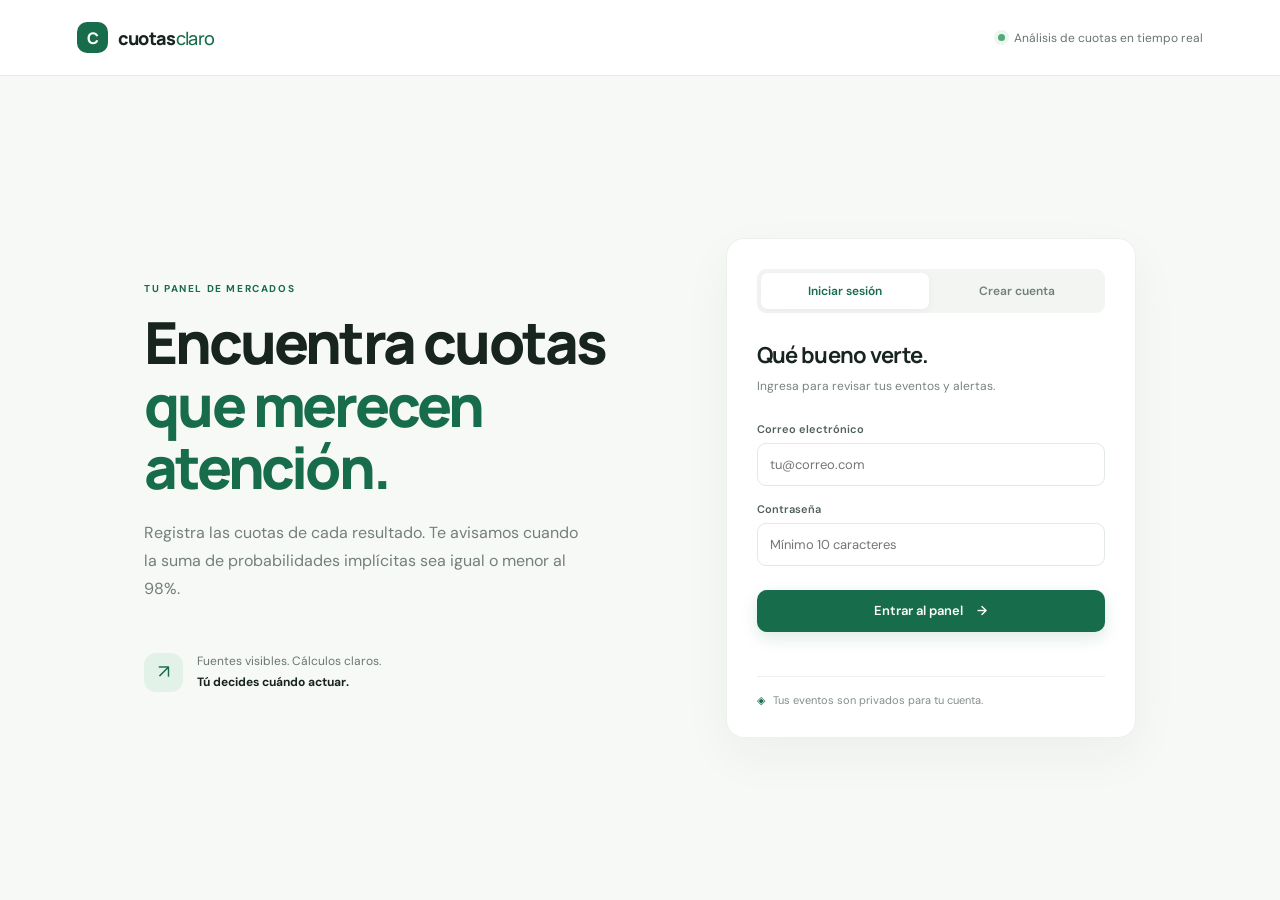
==== web/index.html @ 51e20fc2 "FUNCIONALIDAD FUNCIONALIDAD" ====
<!doctype html>
<html lang="es">
<head>
  <meta charset="utf-8">
  <meta name="viewport" content="width=device-width,initial-scale=1">
  <meta name="theme-color" content="#101915">
  <title>Cuotas Claro · Alertas de underround</title>
  <link rel="stylesheet" href="/app.css">
  <script src="/app.js" defer></script>
</head>
<body>
  <header class="topbar"><a class="brand" href="/" aria-label="Cuotas Claro inicio"><span class="brand-mark">C</span><span>cuotas<span class="brand-light">claro</span></span></a><div class="top-note"><span class="live-dot"></span> Análisis de cuotas en tiempo real</div><button id="logout" class="button button-quiet hidden" type="button">Cerrar sesión</button></header>
  <main>
    <section id="auth-view" class="auth-layout">
      <div class="hero-copy"><div class="eyebrow">TU PANEL DE MERCADOS</div><h1>Encuentra cuotas<br><em>que merecen atención.</em></h1><p>Registra las cuotas de cada resultado. Te avisamos cuando la suma de probabilidades implícitas sea igual o menor al 98%.</p><div class="hero-proof"><div class="proof-icon">↗</div><span>Fuentes visibles. Cálculos claros.<br><strong>Tú decides cuándo actuar.</strong></span></div></div>
      <div class="auth-card"><div class="auth-tabs"><button class="auth-tab active" data-mode="login">Iniciar sesión</button><button class="auth-tab" data-mode="register">Crear cuenta</button></div><h2 id="auth-title">Qué bueno verte.</h2><p id="auth-description" class="muted">Ingresa para revisar tus eventos y alertas.</p><form id="auth-form"><label>Correo electrónico<input name="email" type="email" autocomplete="email" required placeholder="tu@correo.com"></label><label>Contraseña<input name="password" type="password" autocomplete="current-password" minlength="10" required placeholder="Mínimo 10 caracteres"></label><button class="button button-primary button-wide" id="auth-submit">Entrar al panel <span>→</span></button><p id="auth-error" class="form-message" role="alert"></p></form><div class="privacy-note"><span>◈</span> Tus eventos son privados para tu cuenta.</div></div>
    </section>
    <section id="dashboard" class="hidden">
      <div class="welcome-row"><div><div class="eyebrow">PANEL DE CONTROL</div><h1>Tu radar de <em>cuotas.</em></h1><p class="muted">Captura cada resultado y el panel calculará el mercado por ti.</p></div><button id="new-event-button" class="button button-primary">＋ Nuevo evento</button></div>
      <div class="stats-row"><article class="stat-card"><div class="stat-label">EVENTOS EN SEGUIMIENTO</div><div class="stat-value" id="stat-events">0</div><div class="stat-hint">En tu cuenta</div></article><article class="stat-card"><div class="stat-label">MERCADOS COMPLETOS</div><div class="stat-value" id="stat-complete">0</div><div class="stat-hint">Con cuota para cada resultado</div></article><article class="stat-card stat-accent"><div class="stat-label">ALERTAS ≤ 98%</div><div class="stat-value" id="stat-alerts">0</div><div class="stat-hint">Umbral de suma implícita</div></article></div>
      <section class="panel-section"><div class="section-heading"><div><h2>Eventos en seguimiento</h2><p class="muted">La mejor cuota capturada para cada resultado.</p></div><div class="threshold-badge"><span>UMBRAL DE ALERTA</span><strong>≤ 98%</strong></div></div><div id="events-list" class="events-list"></div><div id="empty-state" class="empty-state"><div class="empty-orbit">◎</div><h3>Tu primer evento empieza aquí</h3><p>Agrega un evento y registra las cuotas de todos sus posibles resultados.</p><button class="button button-secondary" id="empty-new-event">＋ Crear evento</button></div></section>
      <section class="panel-section settings-panel"><div><h2>Alertas por correo</h2><p class="muted">Cuando un mercado completo llegue al umbral, enviaremos el cálculo y las cuotas utilizadas.</p></div><form id="email-form" class="email-form"><label for="alert-email">Correo personal</label><div class="email-input-row"><input id="alert-email" type="email" placeholder="tu@correo.com"><button class="button button-secondary">Guardar</button></div><div id="email-status" class="form-message" aria-live="polite"></div></form></section>
      <p class="disclaimer">Un underround teórico no garantiza que las cuotas sigan disponibles, que se acepten todas las apuestas ni que exista una ganancia neta. Revisa límites, comisiones y condiciones.</p>
    </section>
  </main>
  <dialog id="event-dialog"><form id="event-form" method="dialog"><div class="modal-top"><div><div class="eyebrow">NUEVO MERCADO</div><h2>Registra un evento</h2></div><button class="close-button" value="cancel" aria-label="Cerrar">×</button></div><p class="muted">Escribe todos los resultados posibles de este mercado para calcularlo correctamente.</p><label>Evento<input name="name" required placeholder="Ej. Tigres vs. América"></label><div class="form-grid"><label>Deporte<input name="sport" placeholder="Fútbol"></label><label>Mercado<input name="market" required placeholder="Ganador del partido"></label></div><label>Resultados posibles <span class="label-hint">separa cada uno con coma</span><input name="outcomes" required placeholder="Tigres, Empate, América"></label><label>Fecha y hora (opcional)<input name="starts_at" type="datetime-local"></label><div class="modal-actions"><button class="button button-quiet" value="cancel">Cancelar</button><button class="button button-primary" id="save-event" value="default">Crear evento</button></div><p id="event-error" class="form-message" role="alert"></p></form></dialog>
  <div id="toast" class="toast" role="status"></div>
</body>
</html>
---- app.css ----
@import url('https://fonts.googleapis.com/css2?family=DM+Sans:wght@400;500;600;700&family=Manrope:wght@400;500;600;700;800&display=swap');
:root{--ink:#17251e;--muted:#78847d;--green:#176c4b;--green-dark:#10563a;--mint:#dff3e8;--paper:#f7f9f6;--line:#e6ebe6;--white:#fff;--orange:#c77d27;--shadow:0 18px 50px #14251b0c}*{box-sizing:border-box}body{margin:0;background:var(--paper);color:var(--ink);font-family:'DM Sans',sans-serif;font-size:14px}.topbar{height:76px;padding:0 max(6vw,28px);display:flex;align-items:center;justify-content:space-between;background:#fff;border-bottom:1px solid var(--line)}.brand{display:flex;align-items:center;gap:10px;color:var(--ink);font:800 18px Manrope,sans-serif;text-decoration:none;letter-spacing:-.7px}.brand-mark{width:31px;height:31px;border-radius:10px;background:var(--green);color:white;display:grid;place-items:center;font:800 16px Manrope}.brand-light{font-weight:500;color:var(--green)}.top-note{color:#68766f;font-size:12px;display:flex;align-items:center;gap:9px}.live-dot{width:7px;height:7px;border-radius:50%;background:#52aa77;box-shadow:0 0 0 4px #52aa771c}.button{height:42px;border:0;border-radius:10px;padding:0 17px;display:inline-flex;align-items:center;justify-content:center;gap:14px;font:600 13px 'DM Sans';cursor:pointer;transition:.16s}.button:hover{transform:translateY(-1px)}.button-primary{background:var(--green);color:#fff;box-shadow:0 6px 16px #176c4b25}.button-primary:hover{background:var(--green-dark)}.button-secondary{background:#e9f3ed;color:var(--green-dark)}.button-quiet{background:transparent;color:#637168}.button-wide{width:100%;margin-top:8px}.hidden{display:none!important}main{max-width:1150px;margin:0 auto;padding:0 28px}.auth-layout{min-height:calc(100vh - 76px);display:grid;grid-template-columns:1fr 410px;gap:80px;align-items:center;padding:32px 4vw}.hero-copy{max-width:540px}.eyebrow{font-size:10px;font-weight:700;letter-spacing:1.6px;color:var(--green);margin-bottom:16px}.hero-copy h1,.welcome-row h1{font:800 clamp(38px,5vw,58px)/1.08 Manrope,sans-serif;letter-spacing:-2.8px;margin:0 0 20px}.hero-copy h1 em,.welcome-row h1 em{color:var(--green);font-style:normal}.hero-copy>p{font-size:16px;color:#738078;line-height:1.75;max-width:445px}.hero-proof{display:flex;gap:14px;align-items:center;margin-top:48px;color:#69776f;font-size:12px;line-height:1.8}.hero-proof strong{color:var(--ink)}.proof-icon{width:39px;height:39px;border-radius:12px;background:#e3f2e9;color:var(--green);display:grid;place-items:center;font-size:19px}.auth-card{background:#fff;border:1px solid #edf0ed;border-radius:18px;padding:30px;box-shadow:var(--shadow)}.auth-tabs{display:flex;background:#f2f5f2;padding:4px;border-radius:9px;gap:3px;margin-bottom:27px}.auth-tab{flex:1;border:0;background:transparent;color:#718078;padding:10px;border-radius:7px;font:600 12px 'DM Sans';cursor:pointer}.auth-tab.active{background:#fff;color:var(--green);box-shadow:0 2px 8px #14251b0b}.auth-card h2,.panel-section h2,.modal-top h2{font:700 22px Manrope,sans-serif;letter-spacing:-.7px;margin:0 0 7px}.muted{color:var(--muted);line-height:1.6}.auth-card>.muted{margin:0 0 25px;font-size:12px}.auth-card label,.settings-panel label,#event-form label{display:block;font-weight:600;font-size:11px;color:#526157;margin:16px 0}.auth-card input,#event-form input,.email-form input{width:100%;height:43px;margin-top:7px;padding:0 12px;border:1px solid #e3e9e4;border-radius:9px;background:#fff;color:var(--ink);font:13px 'DM Sans';outline:none}.auth-card input:focus,#event-form input:focus,.email-form input:focus{border-color:#73a78b;box-shadow:0 0 0 3px #176c4b14}.privacy-note{border-top:1px solid #edf0ed;margin-top:21px;padding-top:16px;color:#809087;font-size:11px;display:flex;gap:8px}.privacy-note span{color:var(--green)}.form-message{font-size:11px;color:#ba4b43;min-height:15px;margin:8px 0 0}.welcome-row{padding:44px 0 28px;display:flex;align-items:center;justify-content:space-between}.welcome-row h1{font-size:39px;margin:0 0 9px;letter-spacing:-1.8px}.welcome-row p{margin:0;font-size:13px}.stats-row{display:grid;grid-template-columns:repeat(3,1fr);gap:14px}.stat-card{background:#fff;border:1px solid var(--line);border-radius:13px;padding:20px 22px;box-shadow:0 5px 20px #15251b05}.stat-accent{background:#eff8f2;border-color:#d8ebdf}.stat-label{font-size:9px;letter-spacing:1.1px;font-weight:700;color:#849087}.stat-value{font:700 28px Manrope;margin:12px 0 4px}.stat-hint{font-size:11px;color:#929c95}.panel-section{margin-top:34px}.section-heading{display:flex;justify-content:space-between;align-items:center;margin-bottom:15px}.section-heading h2,.settings-panel h2{font-size:18px;margin:0 0 5px}.section-heading p,.settings-panel p{font-size:11px;margin:0}.threshold-badge{border:1px solid #d7eadf;background:#f1f8f3;border-radius:9px;padding:8px 12px;display:flex;align-items:center;gap:12px}.threshold-badge span{font-size:8px;font-weight:700;color:#7f9085;letter-spacing:.7px}.threshold-badge strong{font:700 14px Manrope;color:var(--green)}.events-list{display:grid;gap:12px}.event-card{background:#fff;border:1px solid var(--line);border-radius:14px;padding:20px 22px;box-shadow:0 5px 20px #15251b05}.event-header{display:flex;justify-content:space-between;gap:18px;align-items:flex-start}.event-title{font:700 16px Manrope;margin:0 0 5px}.event-meta{font-size:11px;color:#89948d}.market-badge{padding:7px 10px;border-radius:8px;background:#f1f4f1;color:#6c7a71;font-size:10px;white-space:nowrap}.calc-strip{display:flex;justify-content:space-between;align-items:center;background:#f7f9f7;border:1px solid #edf0ed;border-radius:10px;padding:12px 14px;margin:17px 0}.calc-label{font-size:10px;color:#748078}.calc-value{font:700 18px Manrope}.calc-value.good{color:#188251}.calc-value.wait{color:#9b7c4d}.calc-sub{font-size:10px;color:#839087;margin-top:3px}.status-pill{font-size:10px;font-weight:600;padding:6px 9px;border-radius:20px;background:#eef2ef;color:#78857d}.status-pill.good{background:#e4f4e9;color:#187c4b}.status-pill.incomplete{background:#f4f1e9;color:#8e7548}.odds-table-wrap{overflow:auto}.odds-table{border-collapse:collapse;width:100%;min-width:460px}.odds-table th{text-align:left;color:#89948c;font-size:9px;font-weight:600;padding:9px 8px;border-bottom:1px solid #edf0ed}.odds-table td{padding:11px 8px;border-bottom:1px solid #f0f2f0;font-size:11px}.odds-table tr:last-child td{border-bottom:0}.odds-best{font-weight:700;color:var(--green)}.capture-row{display:flex;align-items:end;gap:8px;margin-top:16px;padding-top:14px;border-top:1px solid #edf0ed}.capture-row label{font-size:9px;color:#768279;display:flex;flex-direction:column;gap:5px;flex:1}.capture-row select,.capture-row input{height:36px;padding:0 9px;border:1px solid #e4e9e5;border-radius:8px;background:#fff;font:11px 'DM Sans';color:var(--ink);min-width:0}.capture-row .button{height:36px;padding:0 12px;font-size:11px}.alert-note{margin-top:13px;background:#eff8f2;border-radius:8px;padding:10px 12px;color:#42745b;font-size:10px;line-height:1.5}.alert-note.pending{background:#faf5eb;color:#8b7244}.empty-state{background:#fff;border:1px dashed #dce5dd;border-radius:14px;text-align:center;padding:42px 20px}.empty-orbit{width:48px;height:48px;border-radius:50%;margin:0 auto 14px;display:grid;place-items:center;background:#eff7f1;color:var(--green);font-size:24px}.empty-state h3{font:700 15px Manrope;margin:0 0 7px}.empty-state p{font-size:11px;color:#8a958e;margin:0 0 18px}.settings-panel{background:#fff;border:1px solid var(--line);border-radius:13px;padding:19px 22px;display:flex;justify-content:space-between;gap:25px;align-items:center}.email-form{width:min(380px,45%)}.email-form label{margin:0 0 6px!important}.email-input-row{display:flex;gap:7px}.email-form input{height:38px;margin:0}.email-form .button{height:38px;padding:0 13px}.disclaimer{text-align:center;font-size:10px;line-height:1.6;color:#929c95;padding:23px 0 35px}dialog{width:min(540px,calc(100% - 28px));border:1px solid #e7ece8;border-radius:17px;padding:27px;box-shadow:0 25px 80px #10251b30;color:var(--ink)}dialog::backdrop{background:#16241db0;backdrop-filter:blur(3px)}.modal-top{display:flex;align-items:flex-start;justify-content:space-between}.modal-top .eyebrow{margin-bottom:8px}.modal-top h2{margin:0}.close-button{border:0;border-radius:8px;background:#f1f4f1;color:#6d7a71;width:30px;height:30px;font-size:20px;cursor:pointer}.modal-top+p{font-size:11px;margin:9px 0 18px}.form-grid{display:grid;grid-template-columns:1fr 1fr;gap:14px}.label-hint{font-weight:400;color:#909a93;margin-left:5px}.modal-actions{display:flex;justify-content:flex-end;gap:8px;margin-top:18px}.toast{position:fixed;bottom:22px;left:50%;transform:translate(-50%,20px);background:#193b2a;color:#fff;padding:12px 17px;border-radius:10px;font-size:12px;opacity:0;transition:.2s;pointer-events:none;box-shadow:0 8px 25px #10251b35;z-index:10}.toast.show{opacity:1;transform:translate(-50%,0)}@media(max-width:800px){.auth-layout{grid-template-columns:1fr;gap:30px;padding:46px 0}.hero-copy{max-width:650px}.hero-copy h1{font-size:43px}.hero-proof{margin-top:22px}.auth-card{max-width:500px;width:100%;justify-self:center}.welcome-row{padding-top:33px}.settings-panel{align-items:flex-start;flex-direction:column}.email-form{width:100%}}@media(max-width:560px){.topbar{height:63px;padding:0 17px}.top-note{font-size:0}.top-note .live-dot{margin-right:3px}.topbar>.button{height:35px;padding:0 10px;font-size:11px}main{padding:0 16px}.auth-layout{min-height:unset;padding:44px 0}.hero-copy h1{font-size:38px}.hero-copy>p{font-size:14px}.auth-card{padding:22px}.welcome-row{align-items:flex-start;gap:12px;padding:32px 0 22px}.welcome-row h1{font-size:32px}.welcome-row>button{font-size:11px;padding:0 12px;white-space:nowrap;height:38px}.welcome-row .muted{font-size:11px}.stats-row{gap:7px}.stat-card{padding:13px 11px}.stat-label{font-size:7px;letter-spacing:.5px}.stat-value{font-size:22px}.stat-hint{font-size:9px}.section-heading{align-items:flex-start;gap:10px}.threshold-badge{gap:7px;padding:8px}.threshold-badge span{font-size:7px}.threshold-badge strong{font-size:12px}.event-card{padding:16px 13px}.event-header{gap:9px}.event-title{font-size:14px}.market-badge{font-size:9px;padding:6px 7px}.capture-row{flex-wrap:wrap}.capture-row label:first-child{flex-basis:100%}.capture-row label{flex-basis:calc(33% - 5px)}.capture-row .button{flex:1}.form-grid{grid-template-columns:1fr;gap:0}.settings-panel{padding:17px}.disclaimer{text-align:left}}
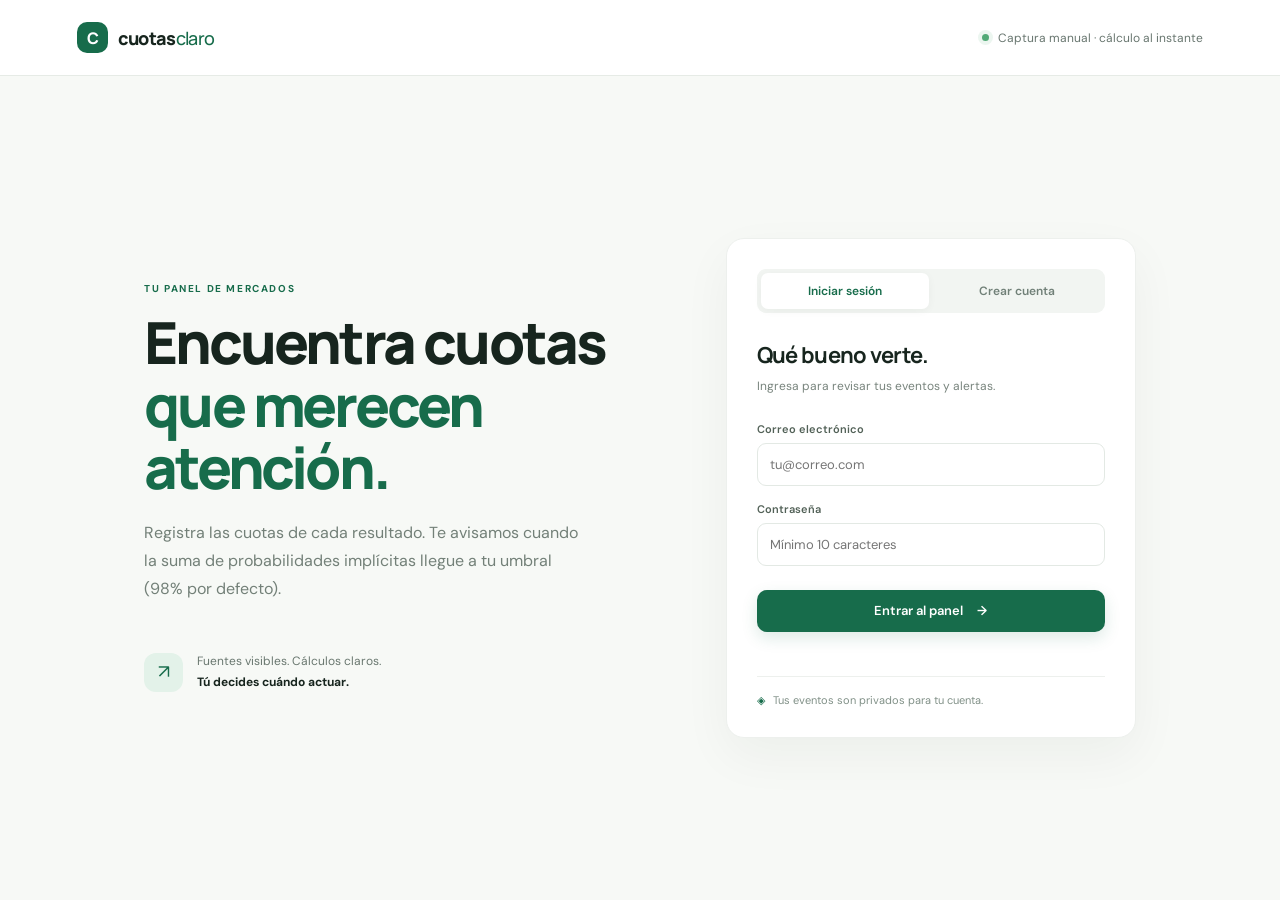
==== commit 68a82ae9: "Corrige vigencia de cuotas, sesiones, límites de intentos, SMTP y agrega edición - Usa solo la últim" ====
--- a/web/index.html
+++ b/web/index.html
@@ -9,21 +9,22 @@
   <script src="/app.js" defer></script>
 </head>
 <body>
-  <header class="topbar"><a class="brand" href="/" aria-label="Cuotas Claro inicio"><span class="brand-mark">C</span><span>cuotas<span class="brand-light">claro</span></span></a><div class="top-note"><span class="live-dot"></span> Análisis de cuotas en tiempo real</div><button id="logout" class="button button-quiet hidden" type="button">Cerrar sesión</button></header>
+  <header class="topbar"><a class="brand" href="/" aria-label="Cuotas Claro inicio"><span class="brand-mark">C</span><span>cuotas<span class="brand-light">claro</span></span></a><div class="top-note"><span class="live-dot"></span> Captura manual · cálculo al instante</div><button id="logout" class="button button-quiet hidden" type="button">Cerrar sesión</button></header>
   <main>
     <section id="auth-view" class="auth-layout">
-      <div class="hero-copy"><div class="eyebrow">TU PANEL DE MERCADOS</div><h1>Encuentra cuotas<br><em>que merecen atención.</em></h1><p>Registra las cuotas de cada resultado. Te avisamos cuando la suma de probabilidades implícitas sea igual o menor al 98%.</p><div class="hero-proof"><div class="proof-icon">↗</div><span>Fuentes visibles. Cálculos claros.<br><strong>Tú decides cuándo actuar.</strong></span></div></div>
+      <div class="hero-copy"><div class="eyebrow">TU PANEL DE MERCADOS</div><h1>Encuentra cuotas<br><em>que merecen atención.</em></h1><p>Registra las cuotas de cada resultado. Te avisamos cuando la suma de probabilidades implícitas llegue a tu umbral (98% por defecto).</p><div class="hero-proof"><div class="proof-icon">↗</div><span>Fuentes visibles. Cálculos claros.<br><strong>Tú decides cuándo actuar.</strong></span></div></div>
       <div class="auth-card"><div class="auth-tabs"><button class="auth-tab active" data-mode="login">Iniciar sesión</button><button class="auth-tab" data-mode="register">Crear cuenta</button></div><h2 id="auth-title">Qué bueno verte.</h2><p id="auth-description" class="muted">Ingresa para revisar tus eventos y alertas.</p><form id="auth-form"><label>Correo electrónico<input name="email" type="email" autocomplete="email" required placeholder="tu@correo.com"></label><label>Contraseña<input name="password" type="password" autocomplete="current-password" minlength="10" required placeholder="Mínimo 10 caracteres"></label><button class="button button-primary button-wide" id="auth-submit">Entrar al panel <span>→</span></button><p id="auth-error" class="form-message" role="alert"></p></form><div class="privacy-note"><span>◈</span> Tus eventos son privados para tu cuenta.</div></div>
     </section>
     <section id="dashboard" class="hidden">
       <div class="welcome-row"><div><div class="eyebrow">PANEL DE CONTROL</div><h1>Tu radar de <em>cuotas.</em></h1><p class="muted">Captura cada resultado y el panel calculará el mercado por ti.</p></div><button id="new-event-button" class="button button-primary">＋ Nuevo evento</button></div>
-      <div class="stats-row"><article class="stat-card"><div class="stat-label">EVENTOS EN SEGUIMIENTO</div><div class="stat-value" id="stat-events">0</div><div class="stat-hint">En tu cuenta</div></article><article class="stat-card"><div class="stat-label">MERCADOS COMPLETOS</div><div class="stat-value" id="stat-complete">0</div><div class="stat-hint">Con cuota para cada resultado</div></article><article class="stat-card stat-accent"><div class="stat-label">ALERTAS ≤ 98%</div><div class="stat-value" id="stat-alerts">0</div><div class="stat-hint">Umbral de suma implícita</div></article></div>
-      <section class="panel-section"><div class="section-heading"><div><h2>Eventos en seguimiento</h2><p class="muted">La mejor cuota capturada para cada resultado.</p></div><div class="threshold-badge"><span>UMBRAL DE ALERTA</span><strong>≤ 98%</strong></div></div><div id="events-list" class="events-list"></div><div id="empty-state" class="empty-state"><div class="empty-orbit">◎</div><h3>Tu primer evento empieza aquí</h3><p>Agrega un evento y registra las cuotas de todos sus posibles resultados.</p><button class="button button-secondary" id="empty-new-event">＋ Crear evento</button></div></section>
+      <div class="stats-row"><article class="stat-card"><div class="stat-label">EVENTOS EN SEGUIMIENTO</div><div class="stat-value" id="stat-events">0</div><div class="stat-hint">En tu cuenta</div></article><article class="stat-card"><div class="stat-label">MERCADOS COMPLETOS</div><div class="stat-value" id="stat-complete">0</div><div class="stat-hint">Con cuota para cada resultado</div></article><article class="stat-card stat-accent"><div class="stat-label">ALERTAS ≤ <span class="threshold-text">98%</span></div><div class="stat-value" id="stat-alerts">0</div><div class="stat-hint">Umbral de suma implícita</div></article></div>
+      <section class="panel-section"><div class="section-heading"><div><h2>Eventos en seguimiento</h2><p class="muted">La mejor cuota vigente para cada resultado (última captura de cada casa, menor a <span id="max-age-text">60</span> min).</p></div><div class="threshold-badge"><span>UMBRAL DE ALERTA</span><strong>≤ <span class="threshold-text">98%</span></strong></div></div><div id="events-list" class="events-list"></div><div id="empty-state" class="empty-state"><div class="empty-orbit">◎</div><h3>Tu primer evento empieza aquí</h3><p>Agrega un evento y registra las cuotas de todos sus posibles resultados.</p><button class="button button-secondary" id="empty-new-event">＋ Crear evento</button></div></section>
       <section class="panel-section settings-panel"><div><h2>Alertas por correo</h2><p class="muted">Cuando un mercado completo llegue al umbral, enviaremos el cálculo y las cuotas utilizadas.</p></div><form id="email-form" class="email-form"><label for="alert-email">Correo personal</label><div class="email-input-row"><input id="alert-email" type="email" placeholder="tu@correo.com"><button class="button button-secondary">Guardar</button></div><div id="email-status" class="form-message" aria-live="polite"></div></form></section>
+      <section class="panel-section settings-panel"><div><h2>Umbral y vigencia</h2><p class="muted">Ajusta cuándo se genera una alerta y cuánto tiempo sigue siendo válida una cuota capturada. Las cuotas más antiguas se ignoran en el cálculo.</p></div><form id="settings-form" class="email-form"><div class="form-grid"><label>Umbral de alerta (%)<input id="threshold-input" type="number" min="50" max="100" step="0.01" required></label><label>Vigencia de cuotas (min)<input id="max-age-input" type="number" min="1" max="10080" step="1" required></label></div><button class="button button-secondary">Guardar ajustes</button><div id="settings-status" class="form-message" aria-live="polite"></div></form></section>
       <p class="disclaimer">Un underround teórico no garantiza que las cuotas sigan disponibles, que se acepten todas las apuestas ni que exista una ganancia neta. Revisa límites, comisiones y condiciones.</p>
     </section>
   </main>
-  <dialog id="event-dialog"><form id="event-form" method="dialog"><div class="modal-top"><div><div class="eyebrow">NUEVO MERCADO</div><h2>Registra un evento</h2></div><button class="close-button" value="cancel" aria-label="Cerrar">×</button></div><p class="muted">Escribe todos los resultados posibles de este mercado para calcularlo correctamente.</p><label>Evento<input name="name" required placeholder="Ej. Tigres vs. América"></label><div class="form-grid"><label>Deporte<input name="sport" placeholder="Fútbol"></label><label>Mercado<input name="market" required placeholder="Ganador del partido"></label></div><label>Resultados posibles <span class="label-hint">separa cada uno con coma</span><input name="outcomes" required placeholder="Tigres, Empate, América"></label><label>Fecha y hora (opcional)<input name="starts_at" type="datetime-local"></label><div class="modal-actions"><button class="button button-quiet" value="cancel">Cancelar</button><button class="button button-primary" id="save-event" value="default">Crear evento</button></div><p id="event-error" class="form-message" role="alert"></p></form></dialog>
+  <dialog id="event-dialog"><form id="event-form" method="dialog"><div class="modal-top"><div><div class="eyebrow" id="dialog-eyebrow">NUEVO MERCADO</div><h2 id="dialog-title">Registra un evento</h2></div><button class="close-button" value="cancel" aria-label="Cerrar">×</button></div><p class="muted" id="dialog-help">Escribe todos los resultados posibles de este mercado para calcularlo correctamente.</p><label>Evento<input name="name" required placeholder="Ej. Tigres vs. América"></label><div class="form-grid"><label>Deporte<input name="sport" placeholder="Fútbol"></label><label>Mercado<input name="market" required placeholder="Ganador del partido"></label></div><label>Resultados posibles <span class="label-hint">separa cada uno con coma</span><input name="outcomes" required placeholder="Tigres, Empate, América"></label><label>Fecha y hora (opcional)<input name="starts_at" type="datetime-local"></label><div class="modal-actions"><button class="button button-quiet" value="cancel">Cancelar</button><button class="button button-primary" id="save-event" value="default">Crear evento</button></div><p id="event-error" class="form-message" role="alert"></p></form></dialog>
   <div id="toast" class="toast" role="status"></div>
 </body>
 </html>
